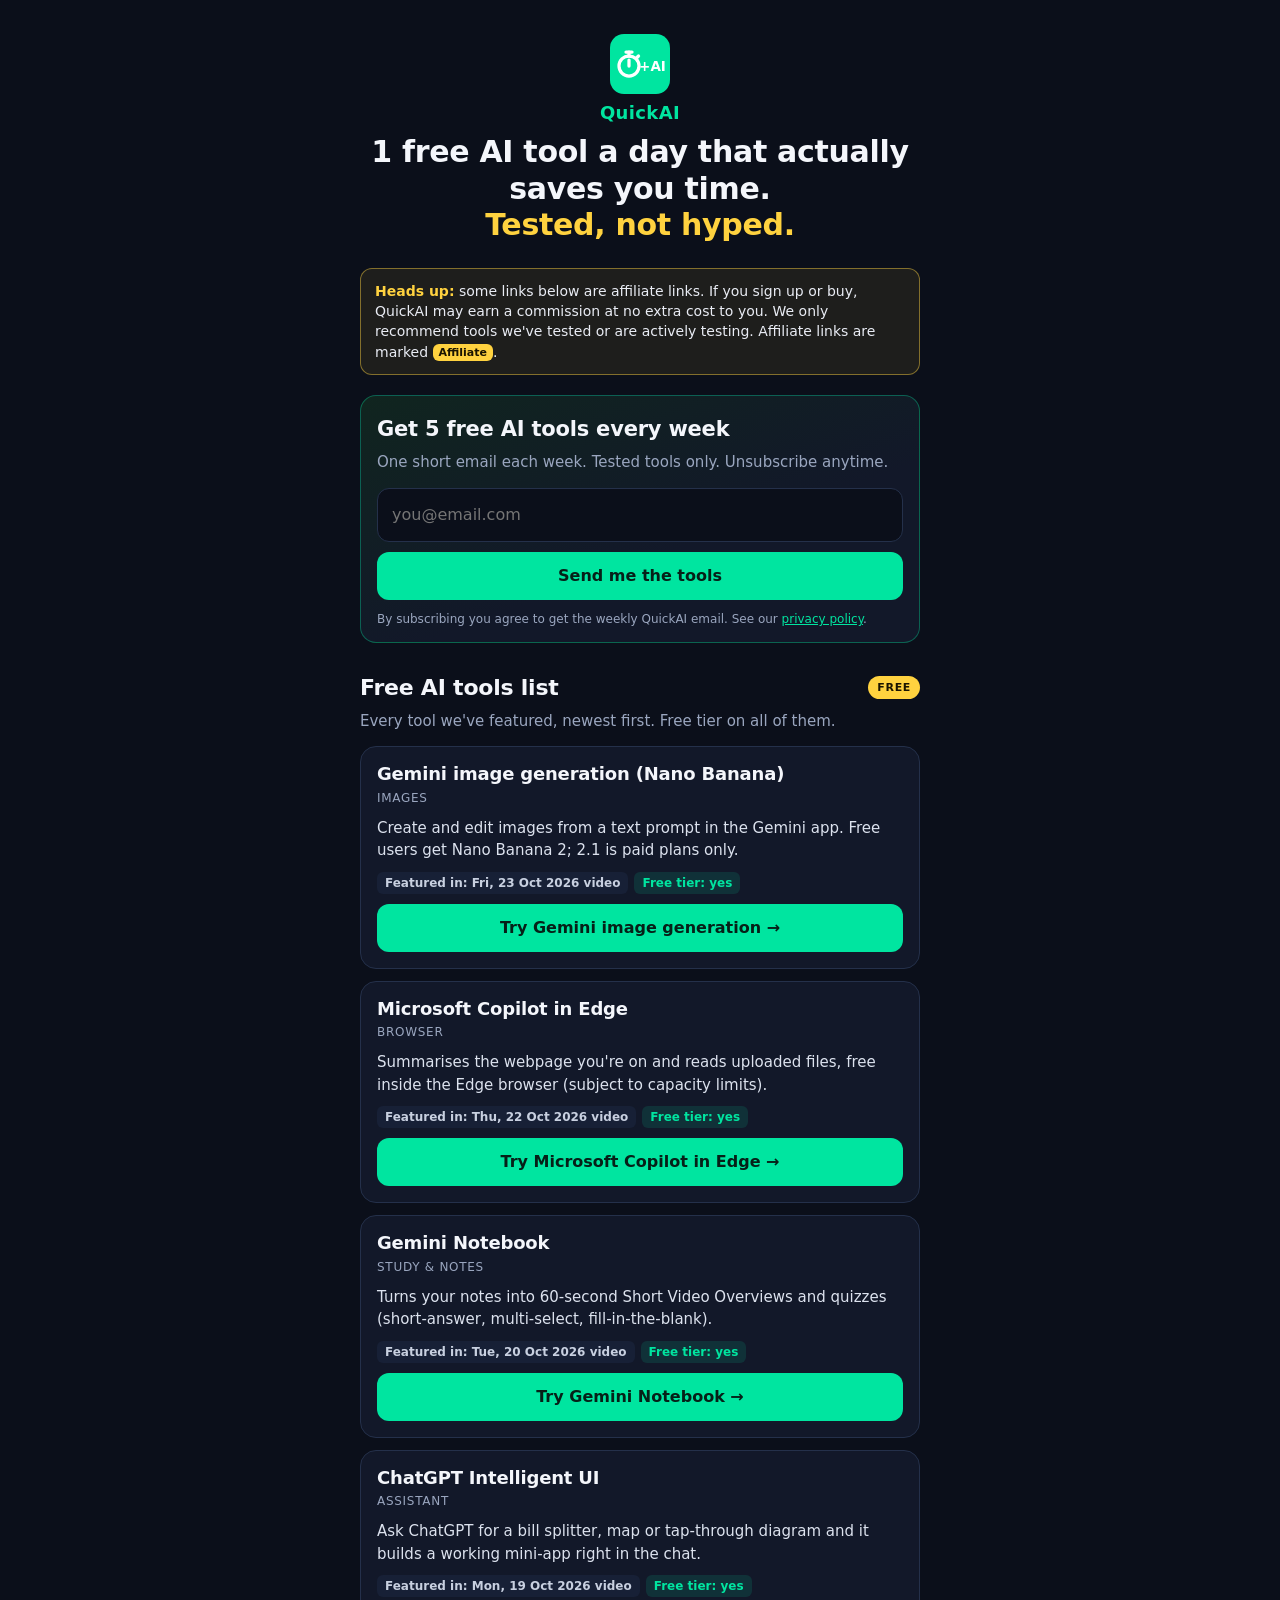
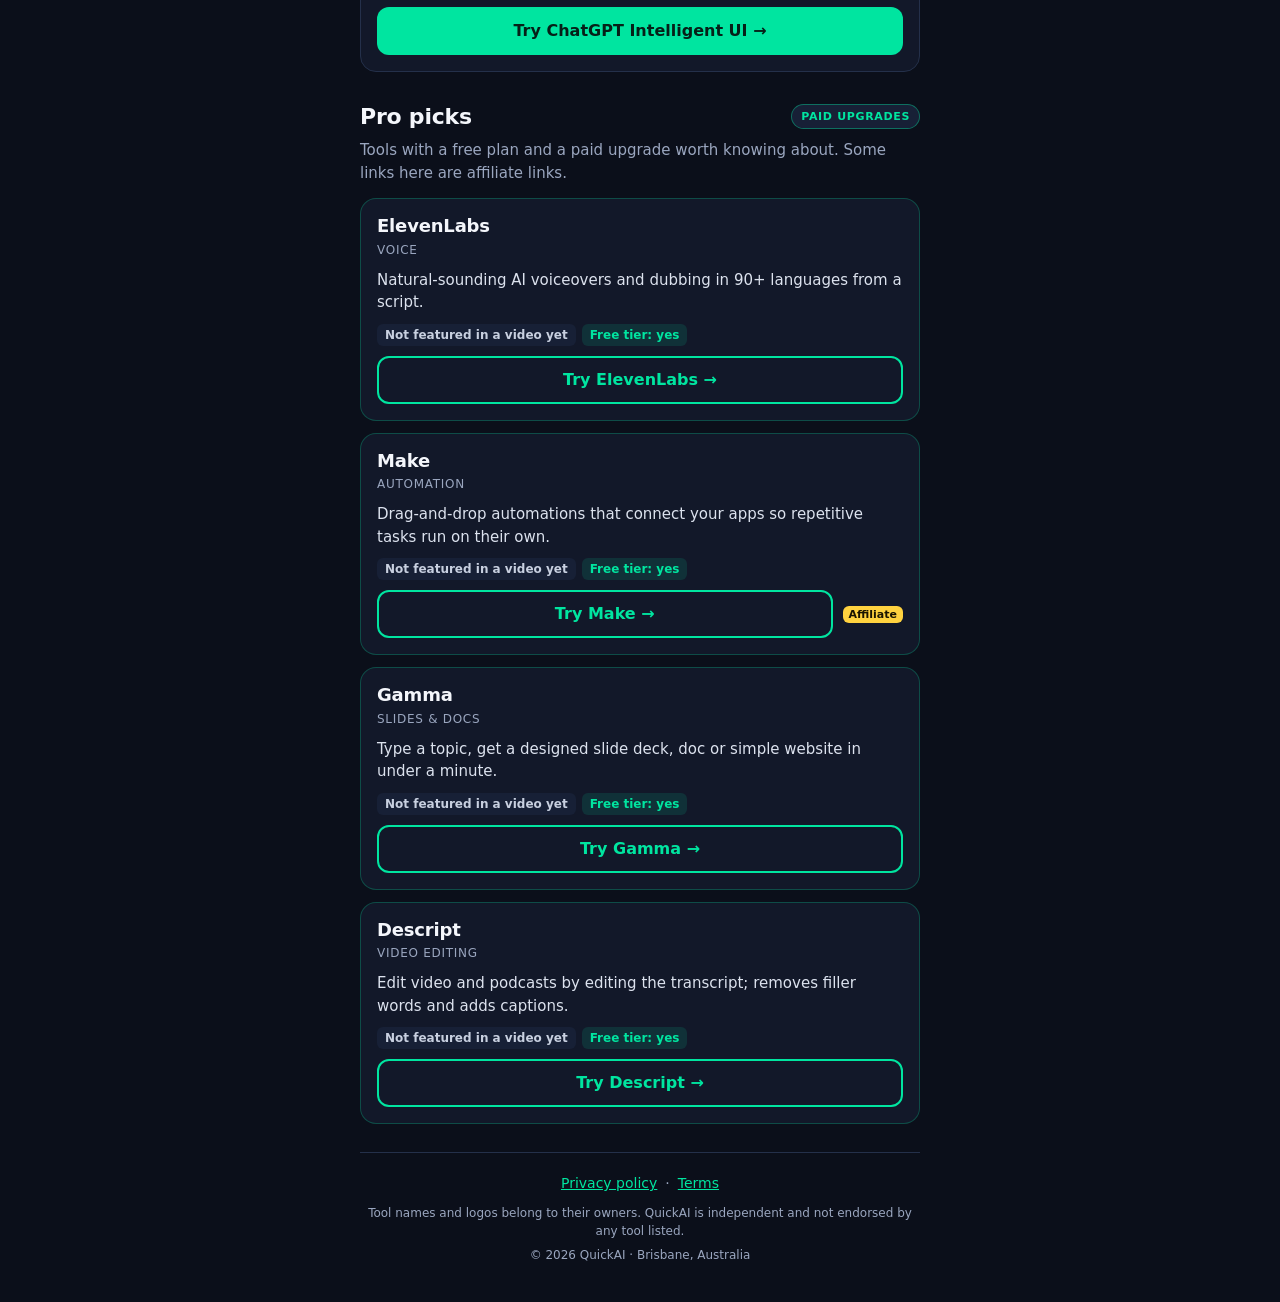
==== index.html @ 2e2f411e "QuickAI tools page" ====
<!doctype html>
<html lang="en-AU">
<head>
  <meta name='impact-site-verification' value='a422ffd9-8bc7-4df5-bb25-c196a2b57593'>
  <meta charset="utf-8">
  <meta name="viewport" content="width=device-width, initial-scale=1, viewport-fit=cover">
  <title>QuickAI · Free AI Tools List</title>
  <meta name="description" content="1 free AI tool a day that actually saves you time. Tested, not hyped. The full list of tools featured on QuickAI.">
  <meta name="theme-color" content="#0B0F1A">
  <meta property="og:title" content="QuickAI · Free AI Tools List">
  <meta property="og:description" content="1 free AI tool a day that actually saves you time. Tested, not hyped.">
  <meta property="og:type" content="website">
  <link rel="icon" href="logo.svg" type="image/svg+xml">
  <link rel="stylesheet" href="styles.css">
  <!--
    HOSTING: this folder is fully static (index.html, styles.css, app.js, tools.json, logo.svg,
    privacy.html, terms.html). Drop it into GitHub Pages / Cloudflare Pages / Netlify as-is.
    No build step. tools.json is loaded with fetch(), so open it through a web server
    (e.g. `python3 -m http.server` in this folder), not via file://.

    PER-PLATFORM LINKS for each bio:
      YouTube   → https://YOUR-DOMAIN/?src=yt
      TikTok    → https://YOUR-DOMAIN/?src=tt
      Instagram → https://YOUR-DOMAIN/?src=ig
    The src value is appended to every outbound tool link as utm_source, and saved into the
    signup form's hidden "src" field so the newsletter tool can tag subscribers by platform.
  -->
</head>
<body>
  <a class="skip" href="#tools">Skip to the tools list</a>

  <header class="hero">
    <img class="logo" src="logo.svg" width="64" height="64" alt="QuickAI logo">
    <p class="brand">QuickAI</p>
    <h1>1 free AI tool a day that actually saves you time.<br><span class="accent">Tested, not hyped.</span></h1>
  </header>

  <main>
    <!-- Affiliate disclosure: shown above the first link, in plain words (ACCC influencer guidance;
         FTC Endorsement Guides). Keep it here, above the list. Do not move it to the footer only. -->
    <aside class="disclosure" role="note" aria-label="Affiliate disclosure">
      <strong>Heads up:</strong> some links below are affiliate links. If you sign up or buy, QuickAI may earn a
      commission at no extra cost to you. We only recommend tools we've tested or are actively testing. Affiliate links are marked
      <span class="tag tag-aff">Affiliate</span>.
    </aside>

    <section class="signup" aria-labelledby="signup-title">
      <h2 id="signup-title">Get 5 free AI tools every week</h2>
      <p class="muted">One short email each week. Tested tools only. Unsubscribe anytime.</p>

      <!--
        ================= NEWSLETTER ENDPOINT: PLUG IN HERE =================
        Replace the placeholder action URL below (and the field name if needed). Until you do,
        app.js stops the form from submitting and shows a "not connected yet" message.

        Kit (ConvertKit), free plan:
          Kit → Grow → Landing Pages & Forms → create an inline form → Embed → HTML.
          Copy the form's action, e.g. https://app.kit.com/forms/1234567/subscriptions
          Email field name: email_address  (this is the default below)
          For the hidden src field, create a custom field "src" in Kit and rename the input to fields[src].

        Beehiiv, free Launch plan:
          Use a beehiiv "Subscribe form" embed (it is an iframe, not a plain POST). Either paste the
          embed in place of this <form>, or post to your own small serverless function that calls the
          beehiiv API. Set utm_source on the subscription from the src value.

        MailerLite, free plan:
          Forms → Embedded forms → create → "HTML code". Copy the action, e.g.
          https://assets.mailerlite.com/jsonp/ACCOUNT_ID/forms/FORM_ID/subscribe
          Email field name: fields[email]  (change name="email_address" below)
          Add a hidden custom field: fields[src]

        Turn on double opt-in in the provider (best practice under the Spam Act 2003) and make sure the
        welcome email identifies QuickAI and has an unsubscribe link.
        =====================================================================
      -->
      <form id="signup-form" class="signup-form"
            action="https://app.kit.com/forms/10062330/subscriptions"
            method="post" data-placeholder-action="https://YOUR-NEWSLETTER-ENDPOINT.example/subscribe">
        <label class="sr-only" for="email">Email address</label>
        <input id="email" name="email_address" type="email" inputmode="email" autocomplete="email"
               placeholder="you@email.com" required>
        <input type="hidden" name="src" id="form-src" value="direct">
        <input type="hidden" name="utm_source" id="form-utm-source" value="direct">
        <input type="hidden" name="utm_medium" value="bio">
        <input type="hidden" name="utm_campaign" value="free_tools_list">
        <button type="submit" class="btn btn-primary">Send me the tools</button>
      </form>
      <p id="signup-status" class="form-status" role="status" aria-live="polite"></p>
      <p class="fineprint">By subscribing you agree to get the weekly QuickAI email. See our <a href="privacy.html">privacy policy</a>.</p>
    </section>

    <section id="tools" aria-labelledby="tools-title">
      <div class="section-head">
        <h2 id="tools-title">Free AI tools list</h2>
        <span class="pill pill-free">FREE</span>
      </div>
      <p class="muted">Every tool we've featured, newest first. Free tier on all of them.</p>
      <div id="tool-list" class="cards" aria-live="polite">
        <p class="muted loading">Loading tools…</p>
      </div>
    </section>

    <section id="pro" aria-labelledby="pro-title">
      <div class="section-head">
        <h2 id="pro-title">Pro picks</h2>
        <span class="pill pill-pro">PAID UPGRADES</span>
      </div>
      <p class="muted">Tools with a free plan and a paid upgrade worth knowing about. Some links here are affiliate links.</p>
      <div id="pro-list" class="cards"></div>
    </section>

    <noscript>
      <p class="disclosure">This list needs JavaScript to load. You can view the raw list in <a href="tools.json">tools.json</a>.</p>
    </noscript>
  </main>

  <footer class="site-footer">
    <nav aria-label="Legal">
      <a href="privacy.html">Privacy policy</a>
      <span aria-hidden="true">·</span>
      <a href="terms.html">Terms</a>
    </nav>
    <p>Tool names and logos belong to their owners. QuickAI is independent and not endorsed by any tool listed.</p>
    <!-- Shown by app.js only once a real ElevenLabs affiliate link is in tools.json (attribution
         wording required by the ElevenLabs Creator Affiliate Program Terms, updated 10 Jun 2026). -->
    <p id="elevenlabs-attribution" hidden>ElevenLabs and the ElevenLabs logo are registered trademarks or trademarks of ElevenLabs, Inc. Used with permission. QuickAI is not sponsored by, endorsed by, or affiliated with ElevenLabs except as an independent participant in the ElevenLabs Creator Affiliate Program.</p>
    <p>© <span id="year">2026</span> QuickAI · Brisbane, Australia</p>
  </footer>

  <script src="app.js" defer></script>
</body>
</html>
---- styles.css ----
/* QuickAI bio page. Mobile-first. Brand: bg #0B0F1A, mint #00E5A0, yellow #FFD23F. */
:root {
  --bg: #0B0F1A;
  --card: #121829;
  --card-2: #172036;
  --line: #24304a;
  --text: #F4F6FB;
  --muted: #9AA6BF;
  --mint: #00E5A0;
  --mint-dark: #00B37D;
  --yellow: #FFD23F;
  --radius: 16px;
  --font-display: "Montserrat", "Inter", "DejaVu Sans", system-ui, -apple-system, "Segoe UI", Roboto, Arial, sans-serif;
  --font-body: "Inter", system-ui, -apple-system, "Segoe UI", Roboto, "DejaVu Sans", Arial, sans-serif;
}
* { box-sizing: border-box; }
html { -webkit-text-size-adjust: 100%; }
body {
  margin: 0; background: var(--bg); color: var(--text);
  font: 16px/1.5 var(--font-body);
  padding: 0 16px env(safe-area-inset-bottom);
}
main, .hero, .site-footer { max-width: 560px; margin: 0 auto; }
a { color: var(--mint); }
h1, h2, h3 { font-family: var(--font-display); font-weight: 800; letter-spacing: -0.01em; margin: 0; }
.skip { position: absolute; left: -999px; }
.skip:focus { left: 16px; top: 8px; background: var(--mint); color: var(--bg); padding: 8px 12px; border-radius: 8px; z-index: 10; }
.sr-only { position: absolute; width: 1px; height: 1px; overflow: hidden; clip: rect(0 0 0 0); white-space: nowrap; }
.muted { color: var(--muted); margin: 6px 0 14px; font-size: 15px; }

/* Hero */
.hero { text-align: center; padding: 32px 0 16px; }
.logo { display: block; margin: 0 auto 8px; border-radius: 16px; }
.brand { margin: 0 0 12px; font: 800 18px/1 var(--font-display); color: var(--mint); letter-spacing: 0.02em; }
.hero h1 { font-size: 25px; line-height: 1.22; }
.accent { color: var(--yellow); }

/* Disclosure */
.disclosure {
  margin: 8px 0 20px; padding: 12px 14px; border-radius: 12px;
  background: rgba(255, 210, 63, 0.08); border: 1px solid rgba(255, 210, 63, 0.45);
  font-size: 14px; line-height: 1.45; color: #E9ECF4;
}
.disclosure strong { color: var(--yellow); }

/* Signup */
.signup {
  background: linear-gradient(160deg, #10251f 0%, var(--card) 60%);
  border: 1px solid rgba(0, 229, 160, 0.35); border-radius: var(--radius);
  padding: 18px 16px 14px; margin-bottom: 28px;
}
.signup h2 { font-size: 21px; }
.signup-form { display: flex; flex-direction: column; gap: 10px; }
.signup-form input[type=email] {
  width: 100%; padding: 14px; font: inherit; color: var(--text);
  background: var(--bg); border: 1px solid var(--line); border-radius: 12px;
}
.signup-form input[type=email]:focus { outline: 2px solid var(--mint); border-color: transparent; }
.form-status { min-height: 0; margin: 8px 0 0; font-size: 14px; color: var(--yellow); }
.form-status:empty { display: none; }
.fineprint { font-size: 12px; color: var(--muted); margin: 10px 0 0; }

/* Buttons */
.btn {
  display: inline-flex; align-items: center; justify-content: center; gap: 6px;
  min-height: 48px; padding: 12px 18px; border-radius: 12px; border: 0;
  font: 800 16px/1 var(--font-display); text-decoration: none; cursor: pointer;
}
.btn-primary { background: var(--mint); color: #062018; }
.btn-primary:hover, .btn-primary:focus-visible { background: #3BF0B8; }
.btn-ghost { background: transparent; color: var(--mint); border: 2px solid var(--mint); }

/* Sections */
section { margin-bottom: 28px; }
.section-head { display: flex; align-items: center; justify-content: space-between; gap: 10px; }
.section-head h2 { font-size: 22px; }
.pill { font: 800 11px/1 var(--font-display); letter-spacing: 0.06em; padding: 6px 9px; border-radius: 999px; white-space: nowrap; }
.pill-free { background: var(--yellow); color: #1a1400; }
.pill-pro { background: var(--card-2); color: var(--mint); border: 1px solid rgba(0, 229, 160, 0.4); }

/* Cards */
.cards { display: grid; gap: 12px; }
.card {
  background: var(--card); border: 1px solid var(--line); border-radius: var(--radius);
  padding: 16px; display: flex; flex-direction: column; gap: 10px;
}
.card-top { display: flex; align-items: flex-start; justify-content: space-between; gap: 10px; }
.card h3 { font-size: 18px; line-height: 1.25; }
.cat { font-size: 12px; color: var(--muted); text-transform: uppercase; letter-spacing: 0.06em; margin-top: 3px; }
.card p.one { margin: 0; color: #DCE2EE; font-size: 15px; }
.meta { display: flex; flex-wrap: wrap; gap: 6px; font-size: 13px; }
.tag { display: inline-block; font: 700 12px/1 var(--font-body); padding: 5px 8px; border-radius: 6px; white-space: nowrap; vertical-align: middle; }
.tag-free { background: rgba(0, 229, 160, 0.12); color: var(--mint); }
.tag-date { background: var(--card-2); color: #C8D0E0; }
.tag-soon { background: rgba(255, 210, 63, 0.12); color: var(--yellow); }
.tag-aff { background: var(--yellow); color: #1a1400; font-size: 11px; padding: 3px 6px; }
.card-cta { display: flex; align-items: center; gap: 10px; }
.card-cta .btn { flex: 1; }
.card-pro { border-color: rgba(0, 229, 160, 0.25); }

/* Footer */
.site-footer { border-top: 1px solid var(--line); padding: 20px 0 32px; text-align: center; color: var(--muted); font-size: 12px; }
.site-footer nav { font-size: 14px; margin-bottom: 10px; display: flex; justify-content: center; gap: 8px; }
.site-footer p { margin: 6px 0; }

/* Legal pages */
.legal { max-width: 680px; margin: 0 auto; padding: 24px 0 40px; }
.legal h1 { font-size: 26px; margin: 12px 0 4px; }
.legal h2 { font-size: 18px; margin: 26px 0 8px; color: var(--mint); }
.legal p, .legal li { color: #DCE2EE; font-size: 15px; }
.legal .back { display: inline-block; margin-top: 8px; text-decoration: none; }

@media (min-width: 720px) {
  .hero h1 { font-size: 30px; }
}
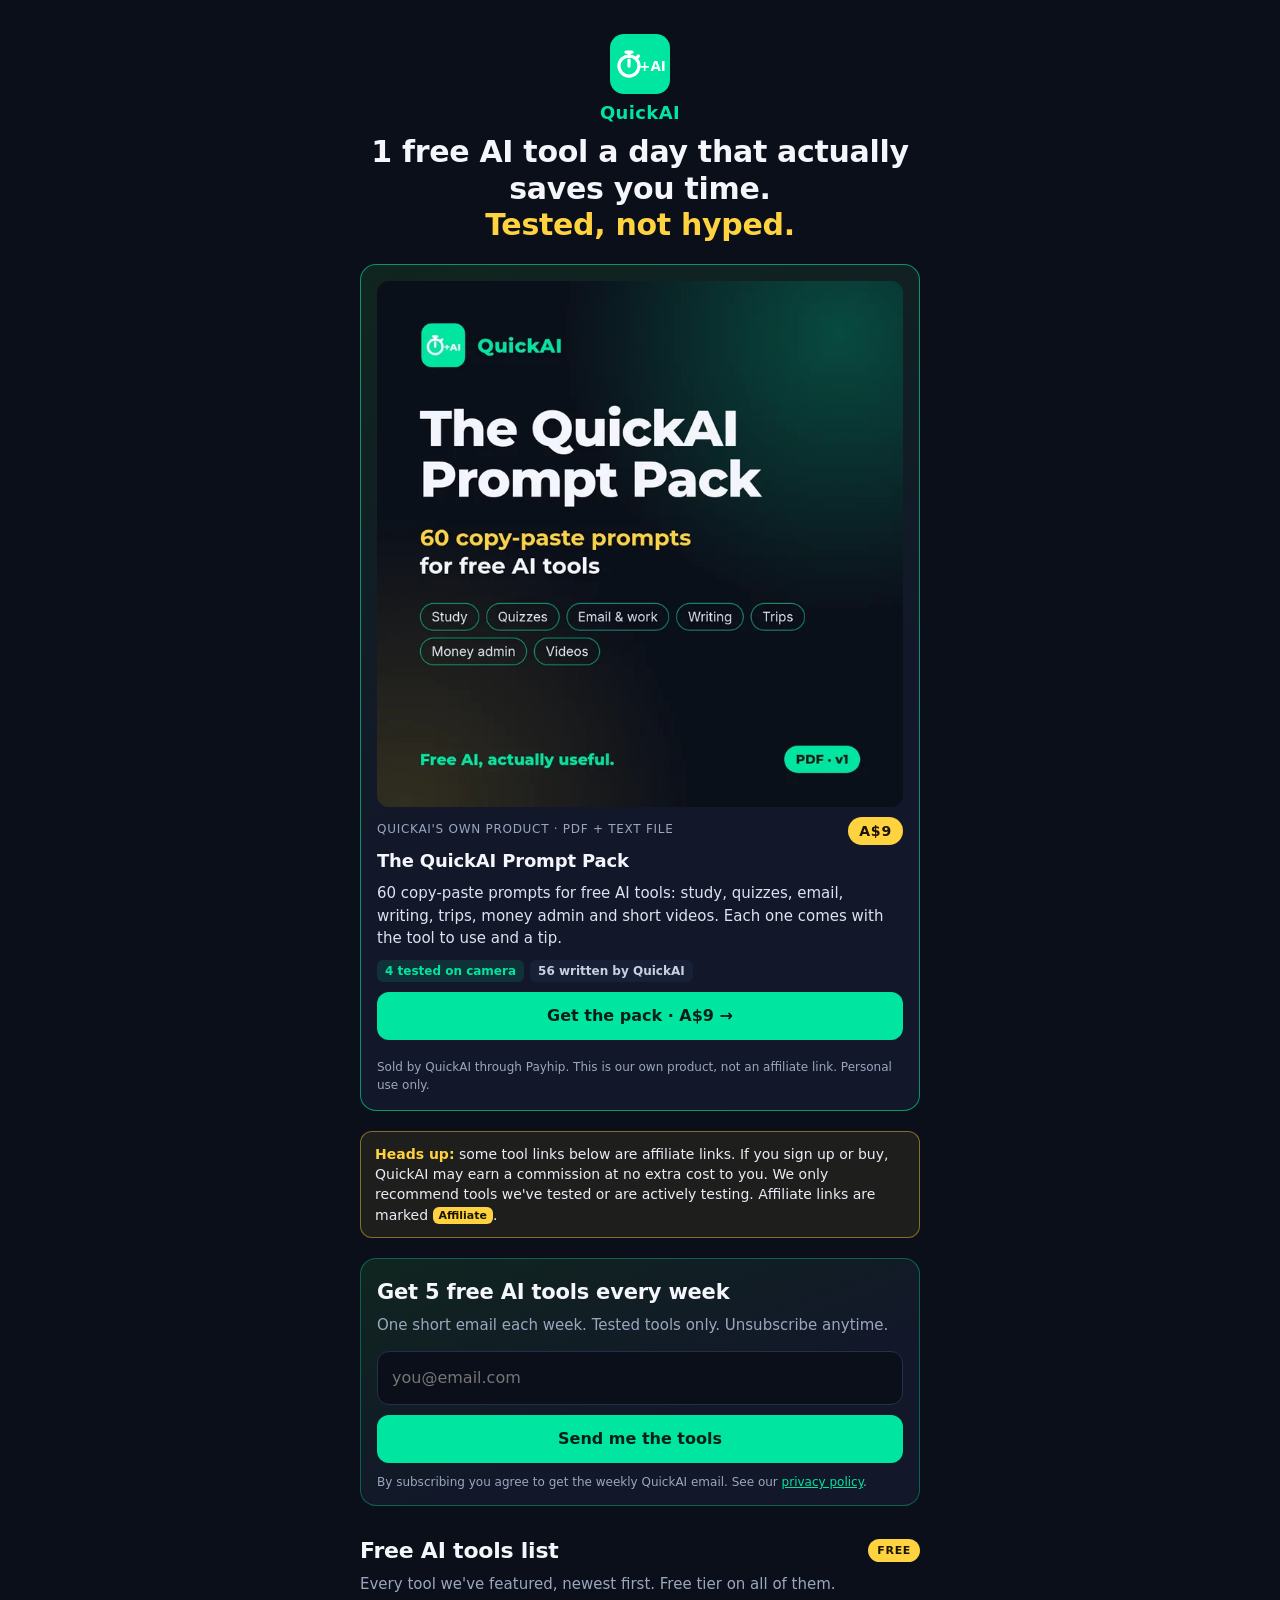
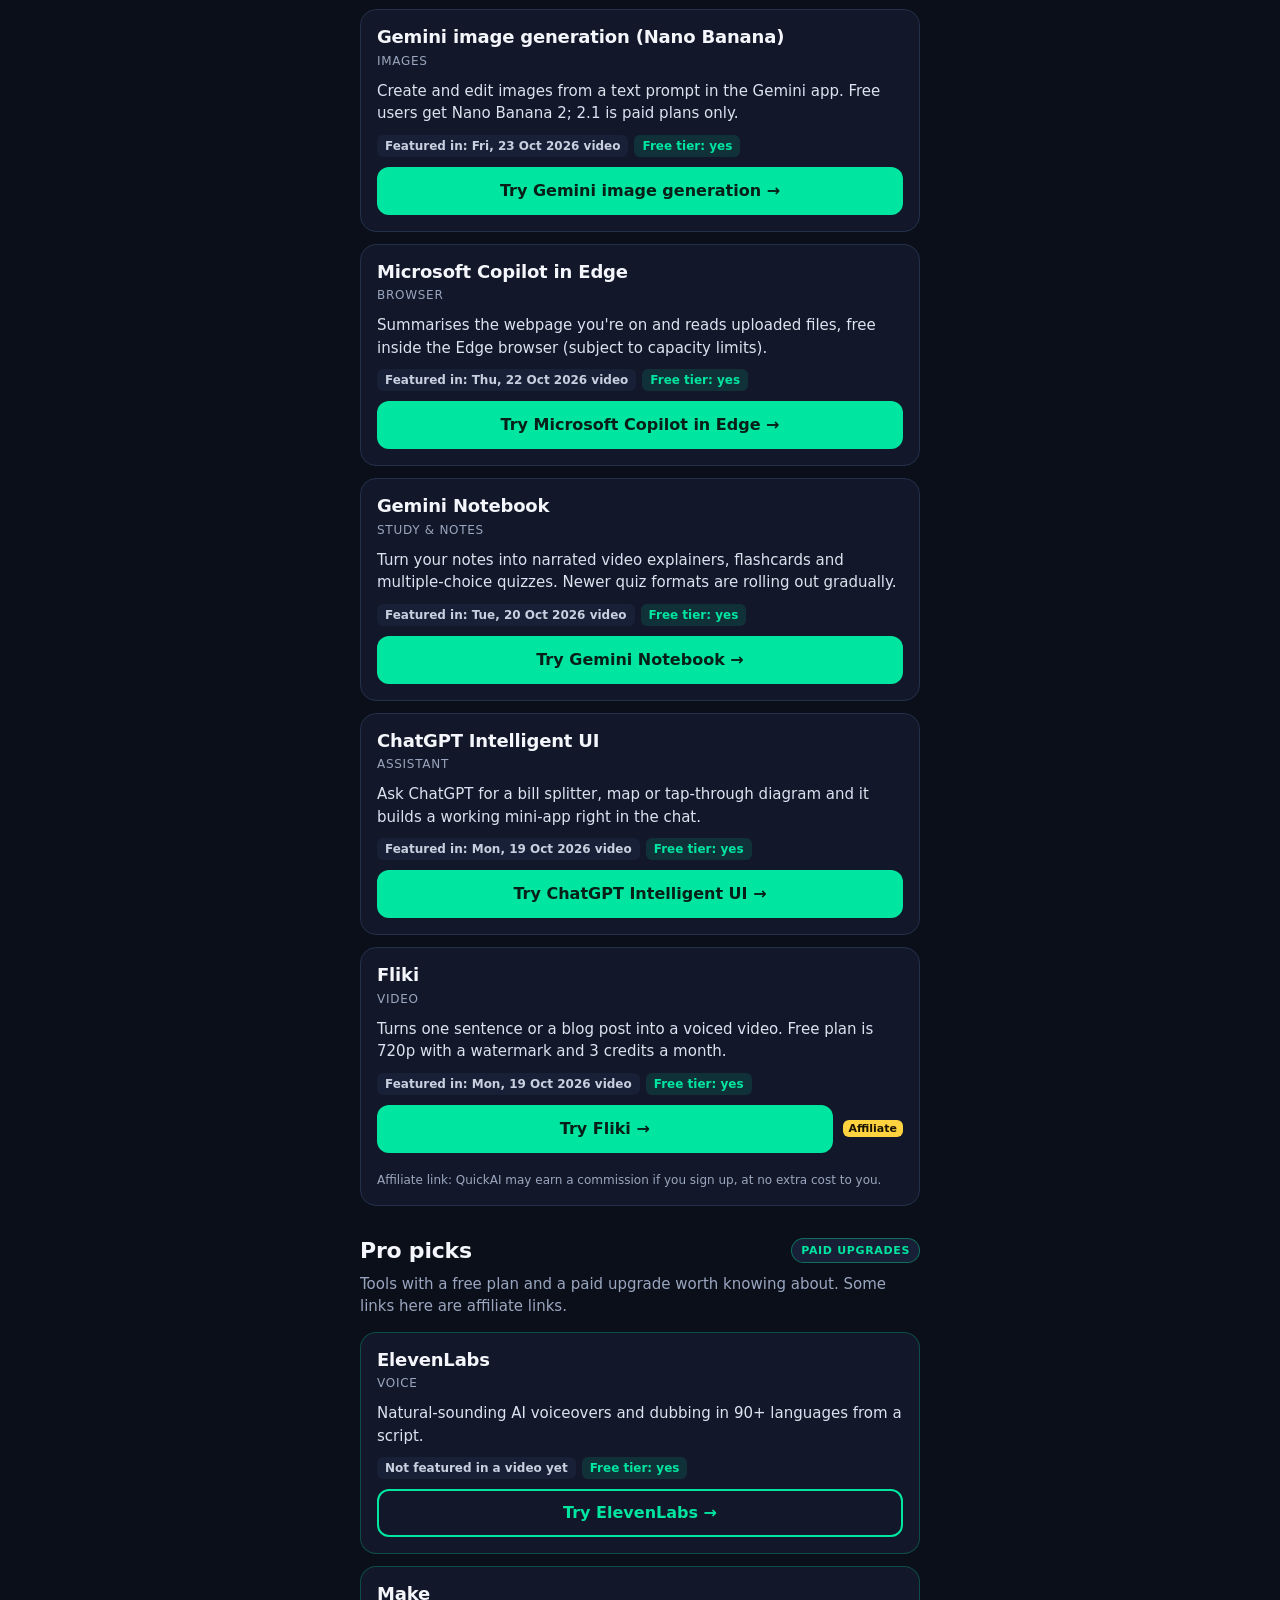
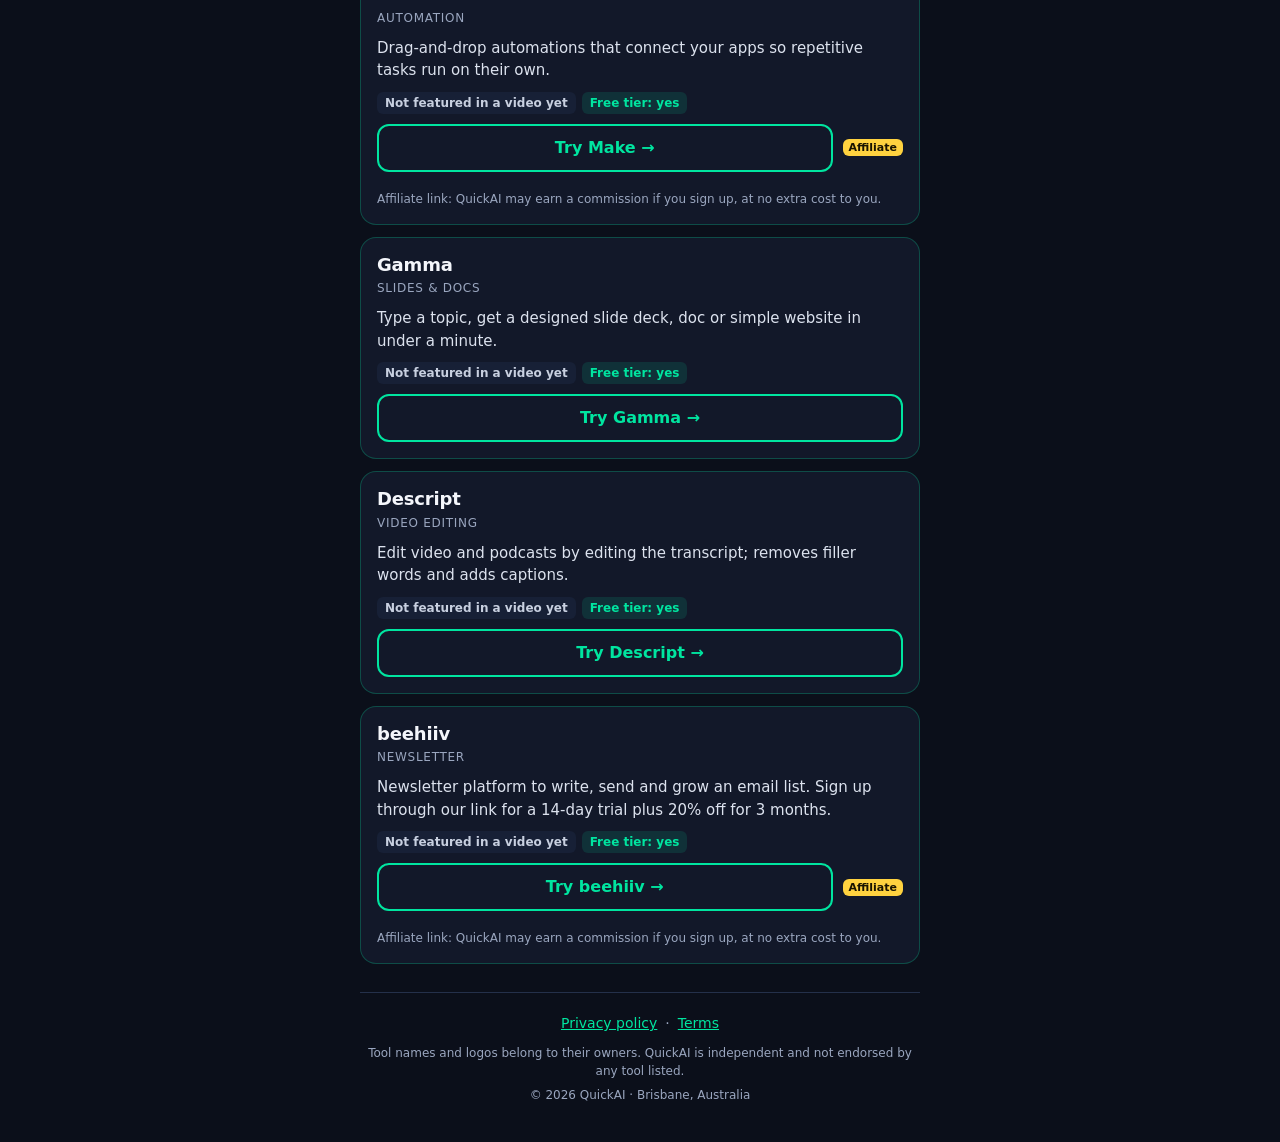
==== commit fb40f76d: "Add QuickAI Prompt Pack card (Payhip), purchases section in privacy policy, accurate Gemini Notebook" ====
--- a/index.html
+++ b/index.html
@@ -36,10 +36,37 @@
   </header>
 
   <main>
+    <!-- QuickAI Prompt Pack: QuickAI's OWN product (sold via Payhip). Not an affiliate link, so no
+         affiliate tag/disclosure. Placed above the affiliate disclosure on purpose. -->
+    <section id="prompt-pack" class="pack" aria-labelledby="pack-title">
+      <article class="card card-pro card-pack">
+        <img class="pack-cover" src="prompt-pack-cover.webp" width="720" height="720"
+             alt="The QuickAI Prompt Pack cover: 60 copy-paste prompts for free AI tools" loading="eager" decoding="async">
+        <div class="card-top">
+          <div>
+            <p class="cat">QuickAI's own product · PDF + text file</p>
+            <h3 id="pack-title">The QuickAI Prompt Pack</h3>
+          </div>
+          <span class="pill pill-price">A$9</span>
+        </div>
+        <p class="one">60 copy-paste prompts for free AI tools: study, quizzes, email, writing, trips, money admin and short videos. Each one comes with the tool to use and a tip.</p>
+        <div class="meta">
+          <span class="tag tag-free">4 tested on camera</span>
+          <span class="tag tag-date">56 written by QuickAI</span>
+        </div>
+        <!-- Launch line: hidden by default; app.js shows it only from 26 Oct to 1 Nov 2026 (Brisbane time, AEST UTC+10). -->
+        <p id="pack-launch" class="pack-launch" hidden>Launch week: A$7 with code LAUNCH7, 26 Oct to 1 Nov</p>
+        <div class="card-cta">
+          <a class="btn btn-primary" href="https://payhip.com/b/IRVt2" rel="noopener" target="_blank">Get the pack · A$9 →</a>
+        </div>
+        <p class="aff-note">Sold by QuickAI through Payhip. This is our own product, not an affiliate link. Personal use only.</p>
+      </article>
+    </section>
+
     <!-- Affiliate disclosure: shown above the first link, in plain words (ACCC influencer guidance;
          FTC Endorsement Guides). Keep it here, above the list. Do not move it to the footer only. -->
     <aside class="disclosure" role="note" aria-label="Affiliate disclosure">
-      <strong>Heads up:</strong> some links below are affiliate links. If you sign up or buy, QuickAI may earn a
+      <strong>Heads up:</strong> some tool links below are affiliate links. If you sign up or buy, QuickAI may earn a
       commission at no extra cost to you. We only recommend tools we've tested or are actively testing. Affiliate links are marked
       <span class="tag tag-aff">Affiliate</span>.
     </aside>
--- a/styles.css
+++ b/styles.css
@@ -96,7 +96,17 @@
 .tag-aff { background: var(--yellow); color: #1a1400; font-size: 11px; padding: 3px 6px; }
 .card-cta { display: flex; align-items: center; gap: 10px; }
 .card-cta .btn { flex: 1; }
+.aff-note { font-size: 12px; color: var(--muted); margin: 8px 0 0; }
 .card-pro { border-color: rgba(0, 229, 160, 0.25); }
+
+/* Prompt Pack (QuickAI's own product) */
+.pack { margin: 4px 0 20px; }
+.card-pack { border-color: rgba(0, 229, 160, 0.6); background: linear-gradient(160deg, #10251f 0%, var(--card) 55%); }
+.pack-cover { display: block; width: 100%; height: auto; border-radius: 12px; }
+.pill-price { background: var(--yellow); color: #1a1400; font-size: 14px; padding: 7px 11px; }
+.pack-launch { margin: 0; padding: 8px 10px; border-radius: 10px; font-weight: 700; font-size: 14px;
+  background: rgba(255, 210, 63, 0.12); color: var(--yellow); border: 1px solid rgba(255, 210, 63, 0.45); }
+.pack-launch[hidden] { display: none; }
 
 /* Footer */
 .site-footer { border-top: 1px solid var(--line); padding: 20px 0 32px; text-align: center; color: var(--muted); font-size: 12px; }
